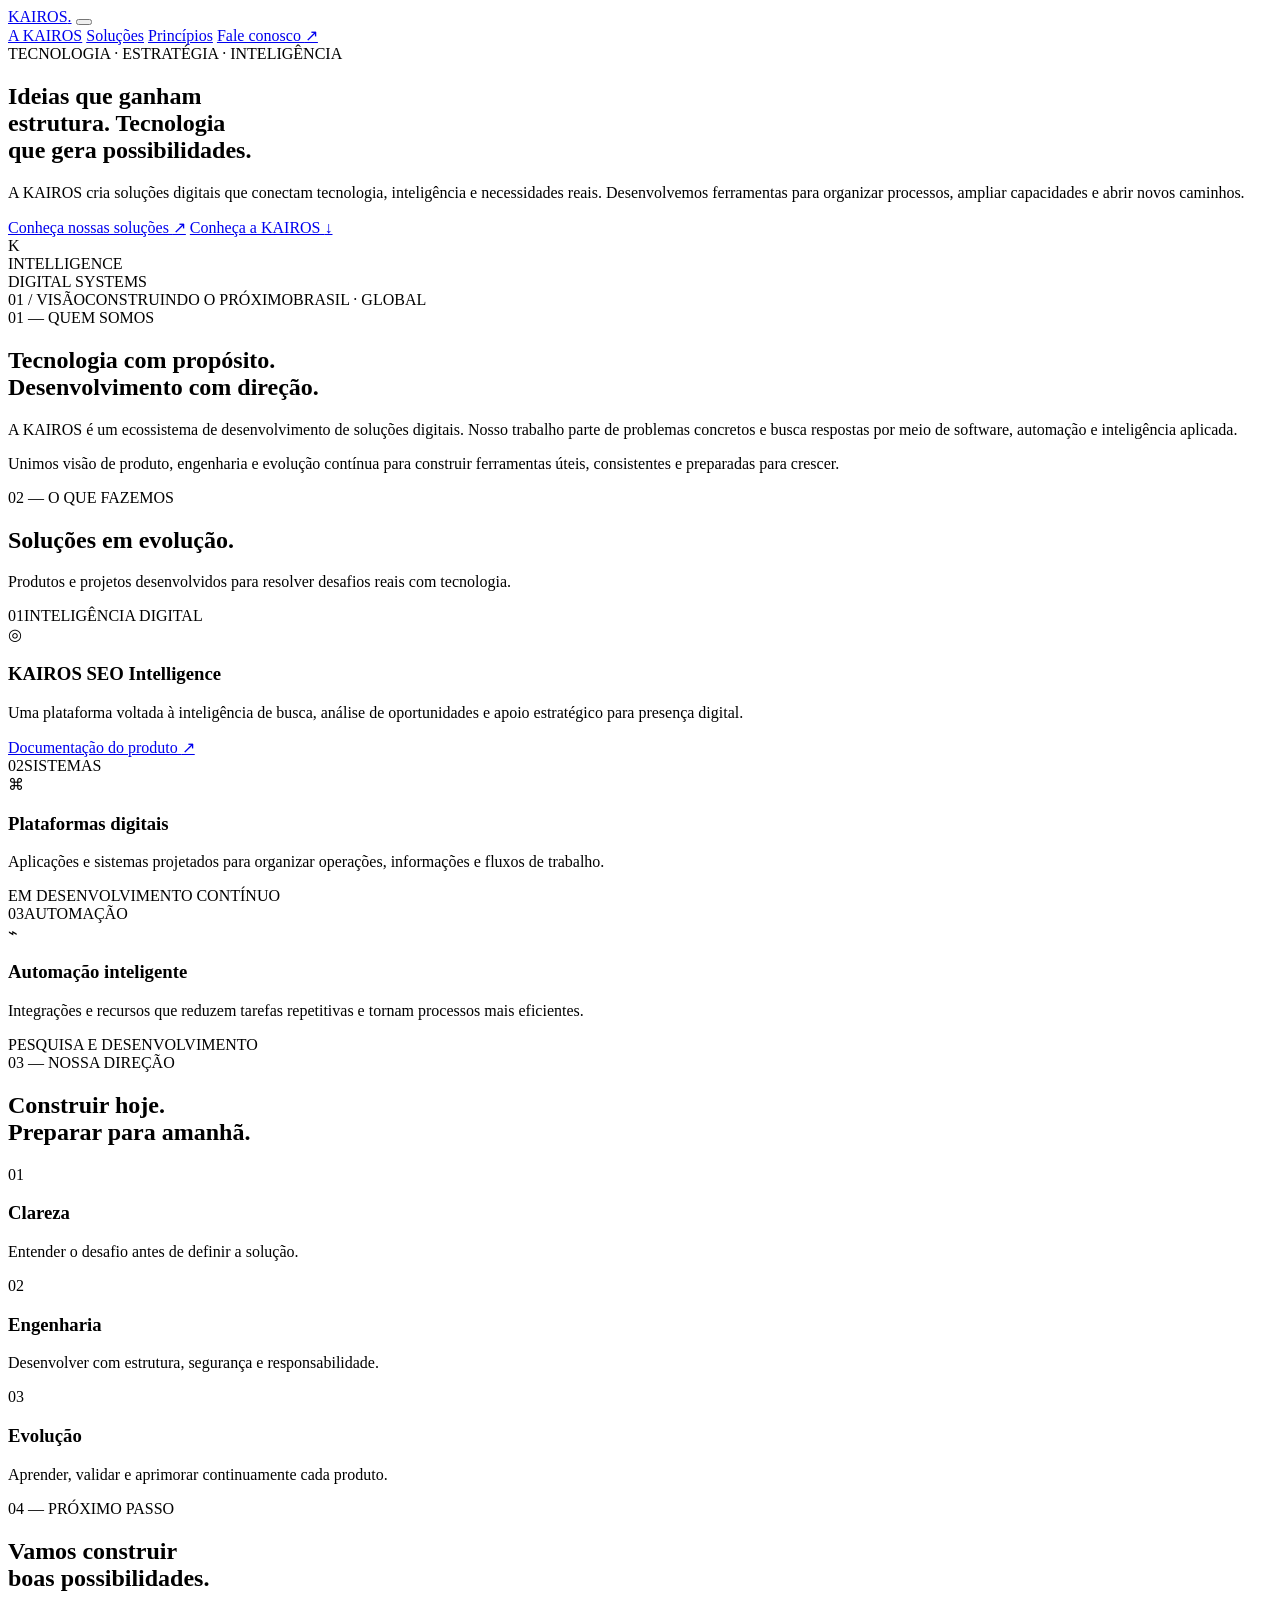
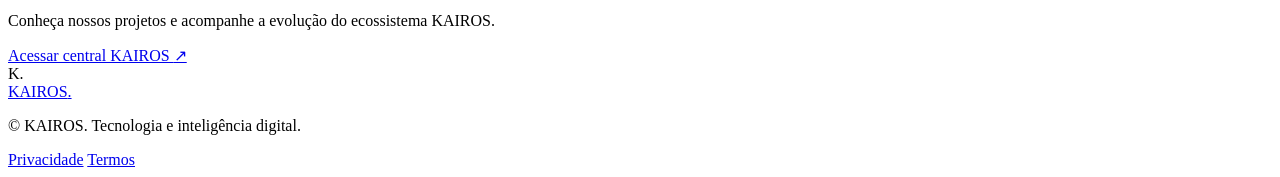
==== index.html @ 63c56b1a "Create KAIROS institutional website homepage" ====
<!doctype html>
<html lang="pt-BR">
<head>
  <meta charset="utf-8">
  <meta name="viewport" content="width=device-width, initial-scale=1">
  <meta name="theme-color" content="#070d18">
  <meta name="description" content="KAIROS desenvolve soluções digitais, plataformas inteligentes e tecnologia para negócios.">
  <title>KAIROS | Tecnologia e inteligência digital</title>
  <link rel="icon" href="assets/favicon.svg" type="image/svg+xml">
  <link rel="preconnect" href="https://fonts.googleapis.com">
  <link rel="preconnect" href="https://fonts.gstatic.com" crossorigin>
  <link href="https://fonts.googleapis.com/css2?family=Inter:wght@400;500;600;700;800&display=swap" rel="stylesheet">
  <link rel="stylesheet" href="assets/css/styles.css">
  <script src="assets/js/main.js" defer></script>
</head>
<body>
  <div class="ambient ambient-one"></div>
  <div class="ambient ambient-two"></div>
  <header class="site-header">
    <a class="brand" href="#inicio" aria-label="KAIROS página inicial">KAIROS<span>.</span></a>
    <button class="menu-toggle" aria-label="Abrir menu" aria-expanded="false"><span></span><span></span></button>
    <nav class="main-nav" aria-label="Navegação principal">
      <a href="#sobre">A KAIROS</a>
      <a href="#solucoes">Soluções</a>
      <a href="#principios">Princípios</a>
      <a href="#contato" class="nav-cta">Fale conosco <span>↗</span></a>
    </nav>
  </header>

  <main>
    <section class="hero section-wrap" id="inicio">
      <div class="hero-copy">
        <div class="eyebrow"><span class="pulse"></span> TECNOLOGIA · ESTRATÉGIA · INTELIGÊNCIA</div>
        <h1>Ideias que ganham<br><span>estrutura.</span> Tecnologia<br>que gera possibilidades.</h1>
        <p class="hero-description">A KAIROS cria soluções digitais que conectam tecnologia, inteligência e necessidades reais. Desenvolvemos ferramentas para organizar processos, ampliar capacidades e abrir novos caminhos.</p>
        <div class="hero-actions">
          <a class="button button-primary" href="#solucoes">Conheça nossas soluções <span>↗</span></a>
          <a class="text-link" href="#sobre">Conheça a KAIROS <span>↓</span></a>
        </div>
      </div>
      <div class="hero-visual" aria-label="Elemento gráfico abstrato representando tecnologia e conexão">
        <div class="orbit orbit-a"></div><div class="orbit orbit-b"></div>
        <div class="core"><span>K</span><i></i></div>
        <div class="orbit-label label-top">INTELLIGENCE</div>
        <div class="orbit-label label-bottom">DIGITAL SYSTEMS</div>
        <div class="visual-line line-a"></div><div class="visual-line line-b"></div>
      </div>
      <div class="hero-bottom"><span>01 / VISÃO</span><span>CONSTRUINDO O PRÓXIMO</span><span>BRASIL · GLOBAL</span></div>
    </section>

    <section class="intro section-wrap" id="sobre">
      <div class="section-kicker">01 — QUEM SOMOS</div>
      <div class="intro-content">
        <h2>Tecnologia com propósito.<br><span>Desenvolvimento com direção.</span></h2>
        <div class="intro-text">
          <p>A KAIROS é um ecossistema de desenvolvimento de soluções digitais. Nosso trabalho parte de problemas concretos e busca respostas por meio de software, automação e inteligência aplicada.</p>
          <p>Unimos visão de produto, engenharia e evolução contínua para construir ferramentas úteis, consistentes e preparadas para crescer.</p>
        </div>
      </div>
    </section>

    <section class="solutions section-wrap" id="solucoes">
      <div class="section-heading">
        <div><div class="section-kicker">02 — O QUE FAZEMOS</div><h2>Soluções em evolução.</h2></div>
        <p>Produtos e projetos desenvolvidos para resolver desafios reais com tecnologia.</p>
      </div>
      <div class="solution-grid">
        <article class="solution-card featured">
          <div class="card-top"><span class="card-index">01</span><span class="card-tag">INTELIGÊNCIA DIGITAL</span></div>
          <div class="card-symbol symbol-target">◎</div>
          <h3>KAIROS SEO Intelligence</h3>
          <p>Uma plataforma voltada à inteligência de busca, análise de oportunidades e apoio estratégico para presença digital.</p>
          <a href="https://legal.kairosone.shop/seo-intelligence/" target="_blank" rel="noopener noreferrer">Documentação do produto <span>↗</span></a>
        </article>
        <article class="solution-card">
          <div class="card-top"><span class="card-index">02</span><span class="card-tag">SISTEMAS</span></div>
          <div class="card-symbol">⌘</div>
          <h3>Plataformas digitais</h3>
          <p>Aplicações e sistemas projetados para organizar operações, informações e fluxos de trabalho.</p>
          <span class="card-status">EM DESENVOLVIMENTO CONTÍNUO</span>
        </article>
        <article class="solution-card">
          <div class="card-top"><span class="card-index">03</span><span class="card-tag">AUTOMAÇÃO</span></div>
          <div class="card-symbol">⌁</div>
          <h3>Automação inteligente</h3>
          <p>Integrações e recursos que reduzem tarefas repetitivas e tornam processos mais eficientes.</p>
          <span class="card-status">PESQUISA E DESENVOLVIMENTO</span>
        </article>
      </div>
    </section>

    <section class="principles section-wrap" id="principios">
      <div class="section-kicker">03 — NOSSA DIREÇÃO</div>
      <div class="principles-layout">
        <h2>Construir hoje.<br><span>Preparar para amanhã.</span></h2>
        <div class="principle-list">
          <div><span>01</span><section><h3>Clareza</h3><p>Entender o desafio antes de definir a solução.</p></section></div>
          <div><span>02</span><section><h3>Engenharia</h3><p>Desenvolver com estrutura, segurança e responsabilidade.</p></section></div>
          <div><span>03</span><section><h3>Evolução</h3><p>Aprender, validar e aprimorar continuamente cada produto.</p></section></div>
        </div>
      </div>
    </section>

    <section class="contact section-wrap" id="contato">
      <div class="contact-panel">
        <div class="section-kicker">04 — PRÓXIMO PASSO</div>
        <h2>Vamos construir<br><span>boas possibilidades.</span></h2>
        <p>Conheça nossos projetos e acompanhe a evolução do ecossistema KAIROS.</p>
        <a class="button button-primary" href="https://legal.kairosone.shop/seo-intelligence/" target="_blank" rel="noopener noreferrer">Acessar central KAIROS <span>↗</span></a>
        <div class="contact-watermark">K.</div>
      </div>
    </section>
  </main>

  <footer class="site-footer section-wrap">
    <a class="brand" href="#inicio">KAIROS<span>.</span></a>
    <p>© <span id="year"></span> KAIROS. Tecnologia e inteligência digital.</p>
    <div class="footer-links">
      <a href="https://legal.kairosone.shop/seo-intelligence/privacidade/" target="_blank" rel="noopener noreferrer">Privacidade</a>
      <a href="https://legal.kairosone.shop/seo-intelligence/termos/" target="_blank" rel="noopener noreferrer">Termos</a>
    </div>
  </footer>
</body>
</html>
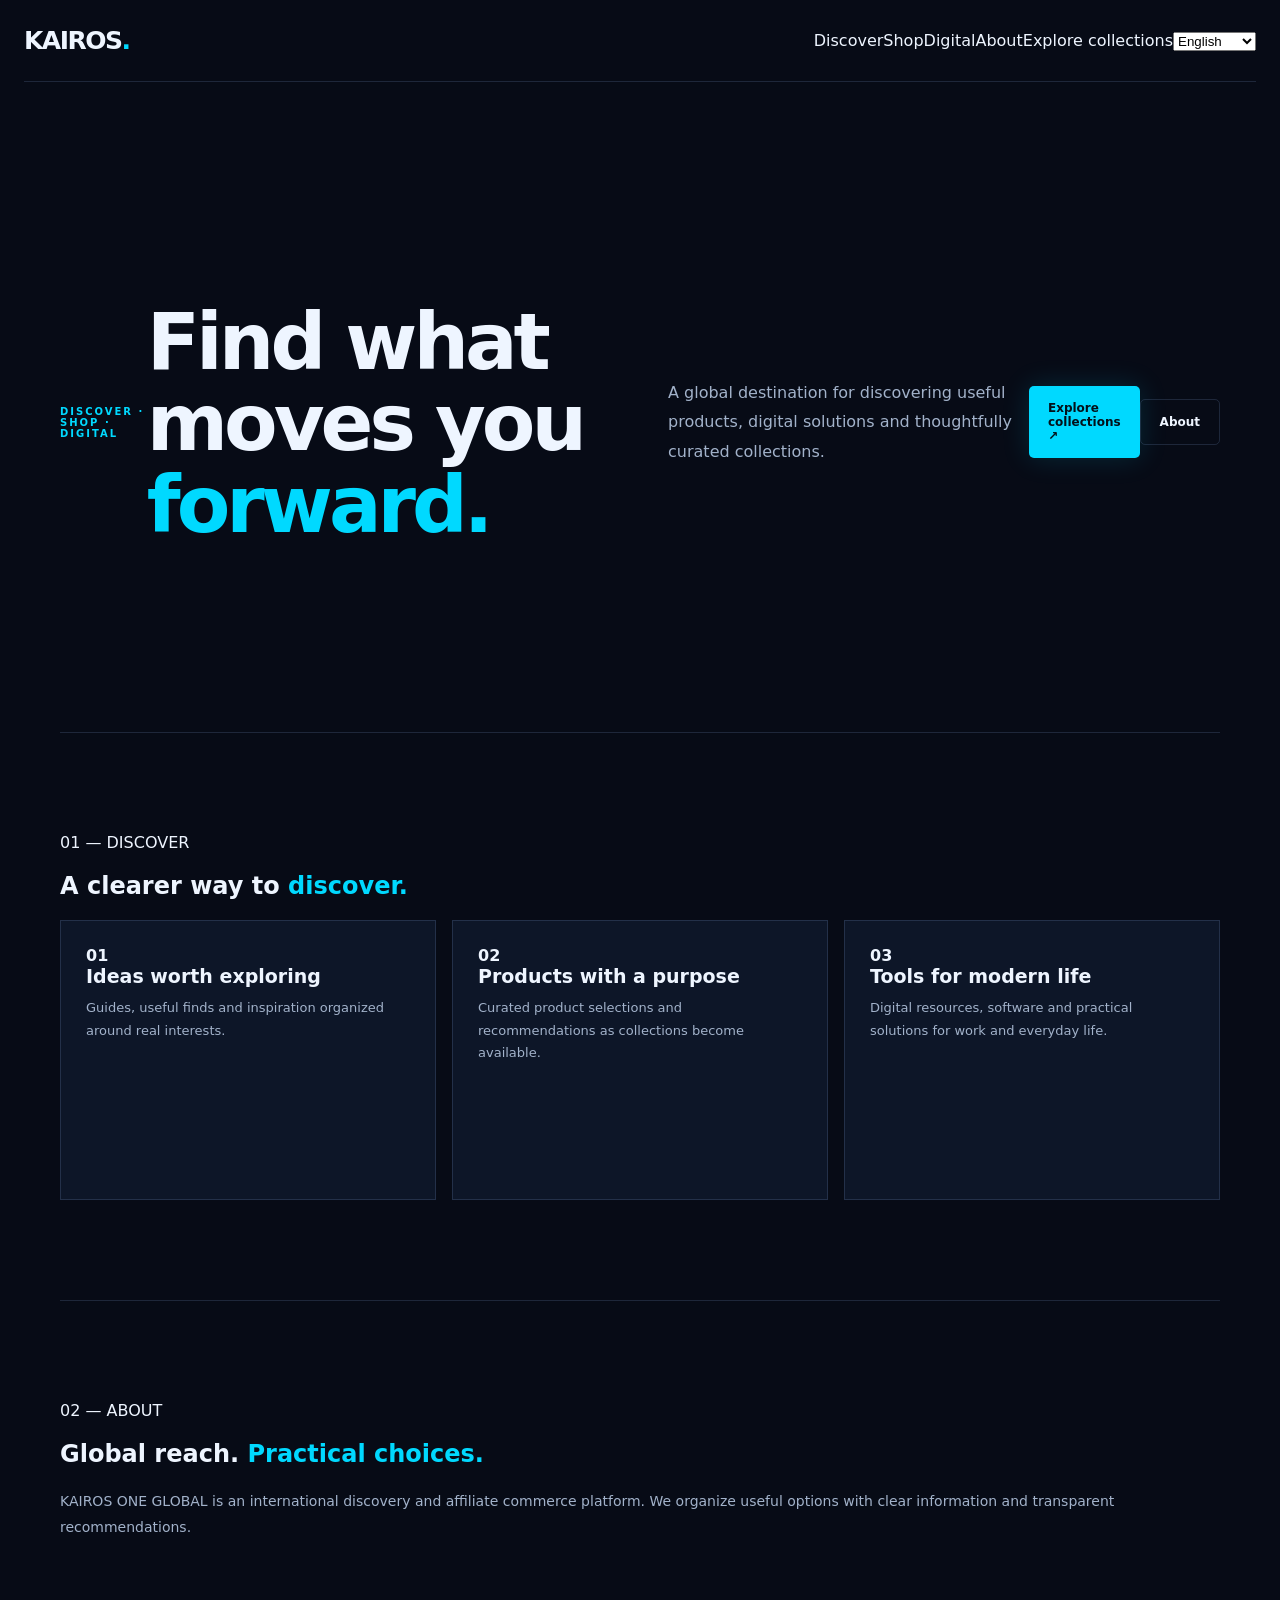
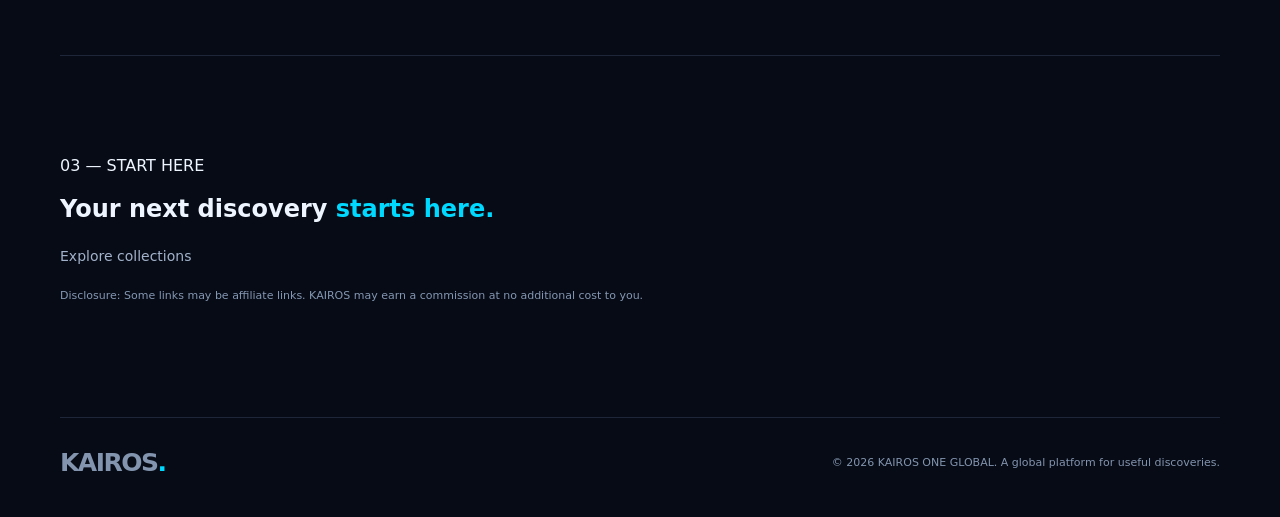
==== commit ebe9781b: "feat(global): replace root with multilingual global entry" ====
--- a/index.html
+++ b/index.html
@@ -1,124 +1 @@
-<!doctype html>
-<html lang="pt-BR">
-<head>
-  <meta charset="utf-8">
-  <meta name="viewport" content="width=device-width, initial-scale=1">
-  <meta name="theme-color" content="#070d18">
-  <meta name="description" content="KAIROS desenvolve soluções digitais, plataformas inteligentes e tecnologia para negócios.">
-  <title>KAIROS | Tecnologia e inteligência digital</title>
-  <link rel="icon" href="assets/favicon.svg" type="image/svg+xml">
-  <link rel="preconnect" href="https://fonts.googleapis.com">
-  <link rel="preconnect" href="https://fonts.gstatic.com" crossorigin>
-  <link href="https://fonts.googleapis.com/css2?family=Inter:wght@400;500;600;700;800&display=swap" rel="stylesheet">
-  <link rel="stylesheet" href="assets/css/styles.css">
-  <script src="assets/js/main.js" defer></script>
-</head>
-<body>
-  <div class="ambient ambient-one"></div>
-  <div class="ambient ambient-two"></div>
-  <header class="site-header">
-    <a class="brand" href="#inicio" aria-label="KAIROS página inicial">KAIROS<span>.</span></a>
-    <button class="menu-toggle" aria-label="Abrir menu" aria-expanded="false"><span></span><span></span></button>
-    <nav class="main-nav" aria-label="Navegação principal">
-      <a href="#sobre">A KAIROS</a>
-      <a href="#solucoes">Soluções</a>
-      <a href="#principios">Princípios</a>
-      <a href="#contato" class="nav-cta">Fale conosco <span>↗</span></a>
-    </nav>
-  </header>
-
-  <main>
-    <section class="hero section-wrap" id="inicio">
-      <div class="hero-copy">
-        <div class="eyebrow"><span class="pulse"></span> TECNOLOGIA · ESTRATÉGIA · INTELIGÊNCIA</div>
-        <h1>Ideias que ganham<br><span>estrutura.</span> Tecnologia<br>que gera possibilidades.</h1>
-        <p class="hero-description">A KAIROS cria soluções digitais que conectam tecnologia, inteligência e necessidades reais. Desenvolvemos ferramentas para organizar processos, ampliar capacidades e abrir novos caminhos.</p>
-        <div class="hero-actions">
-          <a class="button button-primary" href="#solucoes">Conheça nossas soluções <span>↗</span></a>
-          <a class="text-link" href="#sobre">Conheça a KAIROS <span>↓</span></a>
-        </div>
-      </div>
-      <div class="hero-visual" aria-label="Elemento gráfico abstrato representando tecnologia e conexão">
-        <div class="orbit orbit-a"></div><div class="orbit orbit-b"></div>
-        <div class="core"><span>K</span><i></i></div>
-        <div class="orbit-label label-top">INTELLIGENCE</div>
-        <div class="orbit-label label-bottom">DIGITAL SYSTEMS</div>
-        <div class="visual-line line-a"></div><div class="visual-line line-b"></div>
-      </div>
-      <div class="hero-bottom"><span>01 / VISÃO</span><span>CONSTRUINDO O PRÓXIMO</span><span>BRASIL · GLOBAL</span></div>
-    </section>
-
-    <section class="intro section-wrap" id="sobre">
-      <div class="section-kicker">01 — QUEM SOMOS</div>
-      <div class="intro-content">
-        <h2>Tecnologia com propósito.<br><span>Desenvolvimento com direção.</span></h2>
-        <div class="intro-text">
-          <p>A KAIROS é um ecossistema de desenvolvimento de soluções digitais. Nosso trabalho parte de problemas concretos e busca respostas por meio de software, automação e inteligência aplicada.</p>
-          <p>Unimos visão de produto, engenharia e evolução contínua para construir ferramentas úteis, consistentes e preparadas para crescer.</p>
-        </div>
-      </div>
-    </section>
-
-    <section class="solutions section-wrap" id="solucoes">
-      <div class="section-heading">
-        <div><div class="section-kicker">02 — O QUE FAZEMOS</div><h2>Soluções em evolução.</h2></div>
-        <p>Produtos e projetos desenvolvidos para resolver desafios reais com tecnologia.</p>
-      </div>
-      <div class="solution-grid">
-        <article class="solution-card featured">
-          <div class="card-top"><span class="card-index">01</span><span class="card-tag">INTELIGÊNCIA DIGITAL</span></div>
-          <div class="card-symbol symbol-target">◎</div>
-          <h3>KAIROS SEO Intelligence</h3>
-          <p>Uma plataforma voltada à inteligência de busca, análise de oportunidades e apoio estratégico para presença digital.</p>
-          <a href="https://legal.kairosone.shop/seo-intelligence/" target="_blank" rel="noopener noreferrer">Documentação do produto <span>↗</span></a>
-        </article>
-        <article class="solution-card">
-          <div class="card-top"><span class="card-index">02</span><span class="card-tag">SISTEMAS</span></div>
-          <div class="card-symbol">⌘</div>
-          <h3>Plataformas digitais</h3>
-          <p>Aplicações e sistemas projetados para organizar operações, informações e fluxos de trabalho.</p>
-          <span class="card-status">EM DESENVOLVIMENTO CONTÍNUO</span>
-        </article>
-        <article class="solution-card">
-          <div class="card-top"><span class="card-index">03</span><span class="card-tag">AUTOMAÇÃO</span></div>
-          <div class="card-symbol">⌁</div>
-          <h3>Automação inteligente</h3>
-          <p>Integrações e recursos que reduzem tarefas repetitivas e tornam processos mais eficientes.</p>
-          <span class="card-status">PESQUISA E DESENVOLVIMENTO</span>
-        </article>
-      </div>
-    </section>
-
-    <section class="principles section-wrap" id="principios">
-      <div class="section-kicker">03 — NOSSA DIREÇÃO</div>
-      <div class="principles-layout">
-        <h2>Construir hoje.<br><span>Preparar para amanhã.</span></h2>
-        <div class="principle-list">
-          <div><span>01</span><section><h3>Clareza</h3><p>Entender o desafio antes de definir a solução.</p></section></div>
-          <div><span>02</span><section><h3>Engenharia</h3><p>Desenvolver com estrutura, segurança e responsabilidade.</p></section></div>
-          <div><span>03</span><section><h3>Evolução</h3><p>Aprender, validar e aprimorar continuamente cada produto.</p></section></div>
-        </div>
-      </div>
-    </section>
-
-    <section class="contact section-wrap" id="contato">
-      <div class="contact-panel">
-        <div class="section-kicker">04 — PRÓXIMO PASSO</div>
-        <h2>Vamos construir<br><span>boas possibilidades.</span></h2>
-        <p>Conheça nossos projetos e acompanhe a evolução do ecossistema KAIROS.</p>
-        <a class="button button-primary" href="https://legal.kairosone.shop/seo-intelligence/" target="_blank" rel="noopener noreferrer">Acessar central KAIROS <span>↗</span></a>
-        <div class="contact-watermark">K.</div>
-      </div>
-    </section>
-  </main>
-
-  <footer class="site-footer section-wrap">
-    <a class="brand" href="#inicio">KAIROS<span>.</span></a>
-    <p>© <span id="year"></span> KAIROS. Tecnologia e inteligência digital.</p>
-    <div class="footer-links">
-      <a href="https://legal.kairosone.shop/seo-intelligence/privacidade/" target="_blank" rel="noopener noreferrer">Privacidade</a>
-      <a href="https://legal.kairosone.shop/seo-intelligence/termos/" target="_blank" rel="noopener noreferrer">Termos</a>
-    </div>
-  </footer>
-</body>
-</html>+<!doctype html><html lang="en"><head><meta charset="utf-8"><meta name="viewport" content="width=device-width,initial-scale=1"><meta name="theme-color" content="#070b16"><meta name="description" content="A global platform for useful products, digital solutions and curated collections."><title>KAIROS ONE GLOBAL | Discover what moves you forward</title><link rel="canonical" href="https://kairosone.shop/"><link rel="alternate" hreflang="en" href="https://kairosone.shop/en/"><link rel="alternate" hreflang="pt-BR" href="https://kairosone.shop/pt-br/"><link rel="alternate" hreflang="es" href="https://kairosone.shop/es/"><link rel="alternate" hreflang="x-default" href="https://kairosone.shop/"><link rel="stylesheet" href="/assets/css/global.css"><script src="/assets/js/global.js" defer></script></head><body><header class="header wrap"><a class="brand" href="/">KAIROS<span>.</span></a><nav><a href="#discover">Discover</a><a href="#shop">Shop</a><a href="#digital">Digital</a><a href="#about">About</a><a href="#contact">Explore collections</a><select id="language" aria-label="Language"><option value="/en/" selected>English</option><option value="/pt-br/" >Português</option><option value="/es/" >Español</option></select></nav></header><main><section class="hero wrap"><div class="kicker">DISCOVER · SHOP · DIGITAL</div><h1>Find what moves you <span>forward.</span></h1><p class="lead">A global destination for discovering useful products, digital solutions and thoughtfully curated collections.</p><a class="btn primary" href="#discover">Explore collections ↗</a><a class="btn secondary" href="#about">About</a></section><section class="section wrap" id="discover"><div class="label">01 — DISCOVER</div><h2>A clearer way to <span>discover.</span></h2><div class="grid"><article class="card" id="discover"><b>01</b><h3>Ideas worth exploring</h3><p>Guides, useful finds and inspiration organized around real interests.</p></article><article class="card" id="shop"><b>02</b><h3>Products with a purpose</h3><p>Curated product selections and recommendations as collections become available.</p></article><article class="card" id="digital"><b>03</b><h3>Tools for modern life</h3><p>Digital resources, software and practical solutions for work and everyday life.</p></article></div></section><section class="section wrap" id="about"><div class="label">02 — ABOUT</div><h2>Global reach. <span>Practical choices.</span></h2><p class="copy">KAIROS ONE GLOBAL is an international discovery and affiliate commerce platform. We organize useful options with clear information and transparent recommendations.</p></section><section class="section wrap" id="contact"><div class="label">03 — START HERE</div><h2>Your next discovery <span>starts here.</span></h2><p class="copy">Explore collections</p><p class="disclosure">Disclosure: Some links may be affiliate links. KAIROS may earn a commission at no additional cost to you.</p></section></main><footer class="footer wrap"><a class="brand" href="/">KAIROS<span>.</span></a><span>© <span id="year"></span> KAIROS ONE GLOBAL. A global platform for useful discoveries.</span></footer></body></html>
--- a/assets/css/global.css
+++ b/assets/css/global.css
@@ -0,0 +1 @@
+:root{--bg:#070b16;--surface:#0d1628;--surface2:#111d35;--line:rgba(132,165,220,.18);--text:#eef5ff;--muted:#a2b2ca;--cyan:#00d9ff;--violet:#8b5cf6;--font:Inter,system-ui,sans-serif}*{box-sizing:border-box}html{scroll-behavior:smooth;scroll-padding-top:90px}body{margin:0;background:var(--bg);color:var(--text);font-family:var(--font);overflow-x:hidden}a{color:inherit;text-decoration:none}.glow{position:absolute;pointer-events:none;width:500px;height:500px;border-radius:50%;filter:blur(120px);opacity:.13;z-index:-1}.glow-a{top:0;left:-260px;background:var(--cyan)}.glow-b{top:900px;right:-260px;background:var(--violet)}.wrap{width:min(1160px,calc(100% - 48px));margin:auto}.header{height:82px;width:min(1320px,calc(100% - 48px));margin:auto;display:flex;align-items:center;justify-content:space-between;border-bottom:1px solid var(--line);position:relative;z-index:10}.brand{font-size:25px;font-weight:800;letter-spacing:-1.5px}.brand span{color:var(--cyan)}.nav{display:flex;align-items:center;gap:30px;font-size:13px;color:#c3d0e4}.nav a:hover,.footer a:hover{color:var(--cyan)}.nav-cta{border:1px solid var(--line);padding:11px 15px;border-radius:5px}.language{position:relative}.language select{background:#101b30;color:var(--text);border:1px solid var(--line);border-radius:5px;padding:9px 10px;font:inherit;font-size:12px}.menu{display:none;background:none;border:1px solid var(--line);color:var(--text);border-radius:5px;padding:9px 12px}.hero{min-height:650px;padding:120px 0 90px;position:relative;display:flex;align-items:center}.hero-copy{max-width:720px;position:relative;z-index:2}.kicker,.section-kicker,.tag{font-size:10px;letter-spacing:2px;font-weight:700;color:var(--cyan);text-transform:uppercase}.dot{display:inline-block;width:7px;height:7px;border-radius:50%;background:var(--cyan);margin-right:9px;box-shadow:0 0 16px var(--cyan)}h1{font-size:clamp(44px,6.4vw,78px);line-height:1.04;letter-spacing:-4px;margin:26px 0 22px;font-weight:750}h1 span,h2 span{color:var(--cyan)}.lead{max-width:610px;color:var(--muted);font-size:16px;line-height:1.85}.actions{display:flex;gap:14px;flex-wrap:wrap;margin-top:34px}.btn{display:inline-flex;align-items:center;justify-content:center;padding:15px 19px;border-radius:5px;font-size:12px;font-weight:700;transition:.2s}.btn:hover{transform:translateY(-2px)}.primary{background:var(--cyan);color:#03111a;box-shadow:0 0 28px rgba(0,217,255,.15)}.secondary{border:1px solid var(--line);color:var(--text)}.hero-art{position:absolute;right:10px;top:120px;width:390px;height:390px;display:grid;place-items:center;opacity:.85}.orb{position:absolute;border:1px solid rgba(0,217,255,.28);border-radius:50%;width:350px;height:210px;transform:rotate(-28deg)}.orb.two{width:390px;height:280px;transform:rotate(48deg);border-color:rgba(139,92,246,.35)}.core{width:130px;height:130px;border:1px solid rgba(0,217,255,.7);border-radius:30px;display:grid;place-items:center;background:linear-gradient(145deg,#142b48,#091322);box-shadow:0 0 75px rgba(0,217,255,.16),inset 0 0 40px rgba(0,217,255,.1);transform:rotate(-12deg)}.core b{font-size:72px;letter-spacing:-8px;transform:rotate(12deg)}.hero-meta{position:absolute;bottom:30px;left:0;right:0;border-top:1px solid var(--line);padding-top:15px;display:flex;justify-content:space-between;color:#7185a2;font-size:9px;letter-spacing:1.6px}.section{padding:100px 0;border-top:1px solid var(--line)}.section-head{display:flex;justify-content:space-between;align-items:end;gap:30px;margin-bottom:38px}.section-head h2,.about h2,.contact h2{font-size:clamp(32px,4.4vw,52px);letter-spacing:-2px;line-height:1.12;margin:15px 0 0}.section-head>p{max-width:330px;color:var(--muted);font-size:13px;line-height:1.8}.grid{display:grid;grid-template-columns:repeat(3,1fr);gap:16px}.card{min-height:280px;padding:25px;background:var(--surface);border:1px solid var(--line);position:relative;transition:.25s}.card:hover{transform:translateY(-4px);border-color:rgba(0,217,255,.55)}.card.featured{background:linear-gradient(145deg,#10243b,#0b1526)}.card-top{display:flex;justify-content:space-between;align-items:center}.num{font-size:11px;color:#7185a2}.card-icon{font-size:34px;color:var(--cyan);margin:38px 0 18px}.card h3{font-size:19px;margin:0 0 10px}.card p{font-size:13px;color:var(--muted);line-height:1.75;margin:0}.card .small-link{display:inline-block;margin-top:22px;color:var(--cyan);font-size:11px;font-weight:700}.about-grid{display:grid;grid-template-columns:1fr 1fr;gap:80px}.copy{color:var(--muted);font-size:14px;line-height:1.9}.principles{display:grid;gap:0}.principle{display:flex;gap:22px;padding:18px 0;border-bottom:1px solid var(--line)}.principle strong{color:var(--cyan);font-size:11px}.principle h3{font-size:14px;margin:0 0 6px}.principle p{font-size:12px;color:var(--muted);margin:0;line-height:1.7}.contact-panel{padding:55px;background:linear-gradient(120deg,#10243c,#0b1425);border:1px solid var(--line);position:relative;overflow:hidden}.contact-panel:after{content:'K.';position:absolute;right:35px;bottom:-80px;font-size:280px;font-weight:800;color:rgba(0,217,255,.035);pointer-events:none}.contact-panel p{max-width:540px;color:var(--muted);font-size:14px;line-height:1.8}.footer{padding:30px 0 40px;border-top:1px solid var(--line);display:flex;justify-content:space-between;align-items:center;gap:20px;color:#8294ae;font-size:11px}.footer-links{display:flex;gap:20px}.disclosure{font-size:11px;color:#8497b2;line-height:1.7;margin-top:18px;max-width:820px}.lang-chooser{display:flex;gap:12px;flex-wrap:wrap;margin-top:30px}.lang-chooser a{padding:14px 18px;border:1px solid var(--line);border-radius:6px;background:var(--surface);font-size:13px}.lang-chooser a:hover{border-color:var(--cyan);color:var(--cyan)}@media(max-width:900px){.hero-art{right:-80px;opacity:.28}.hero-copy{max-width:720px}.grid{grid-template-columns:1fr 1fr}.about-grid{gap:35px}}@media(max-width:680px){.header{height:72px}.menu{display:block}.nav{display:none;position:absolute;top:72px;left:0;right:0;background:#0b1425;border:1px solid var(--line);padding:18px;flex-direction:column;align-items:stretch;gap:18px}.nav.open{display:flex}.language{display:block}.hero{min-height:650px;padding:90px 0 105px}.hero-art{top:155px;right:-160px;transform:scale(.82);opacity:.18}h1{letter-spacing:-2.5px}.hero-meta{font-size:8px;gap:12px}.section{padding:75px 0}.section-head{display:block}.section-head>p{margin-top:20px}.grid,.about-grid{grid-template-columns:1fr}.contact-panel{padding:30px 24px}.footer{align-items:flex-start;flex-direction:column}.footer-links{flex-wrap:wrap}.wrap{width:min(100% - 36px,1160px)}}@media(prefers-reduced-motion:reduce){html{scroll-behavior:auto}*,*:before,*:after{transition:none!important}}
